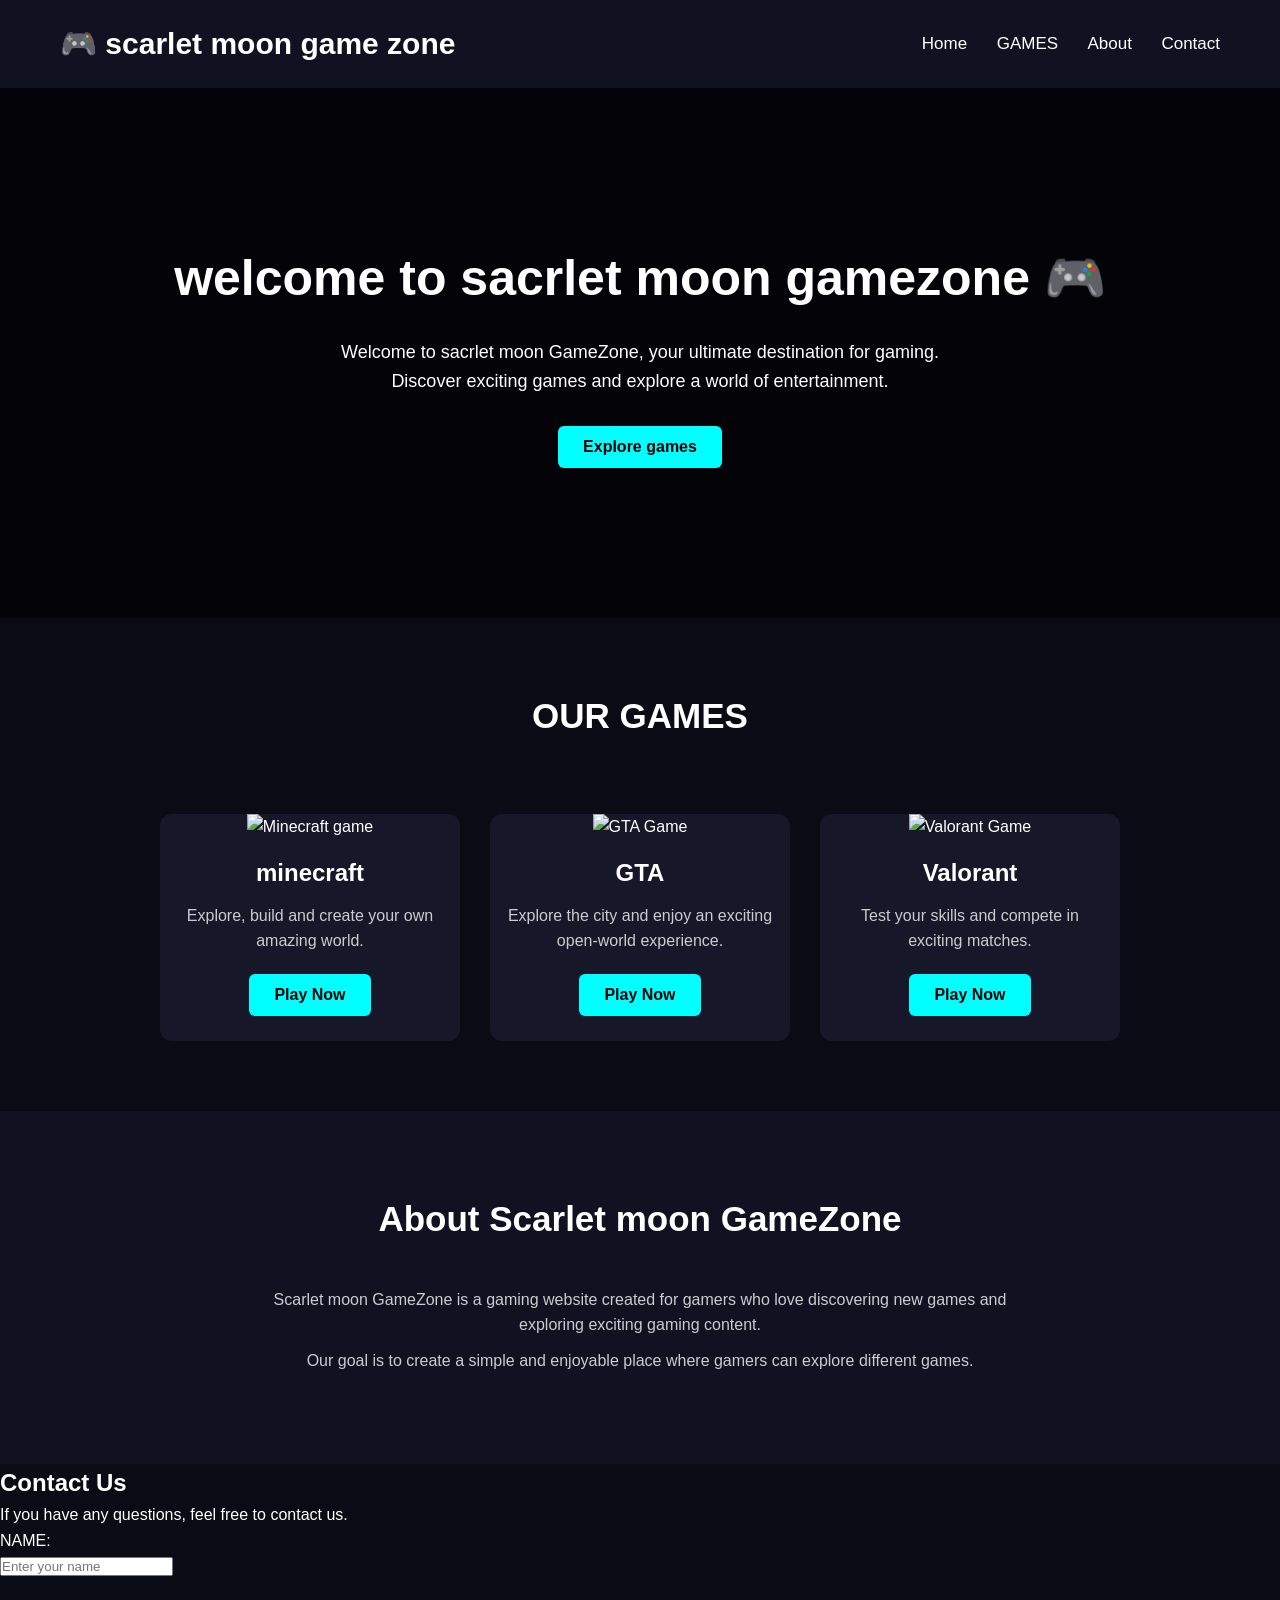
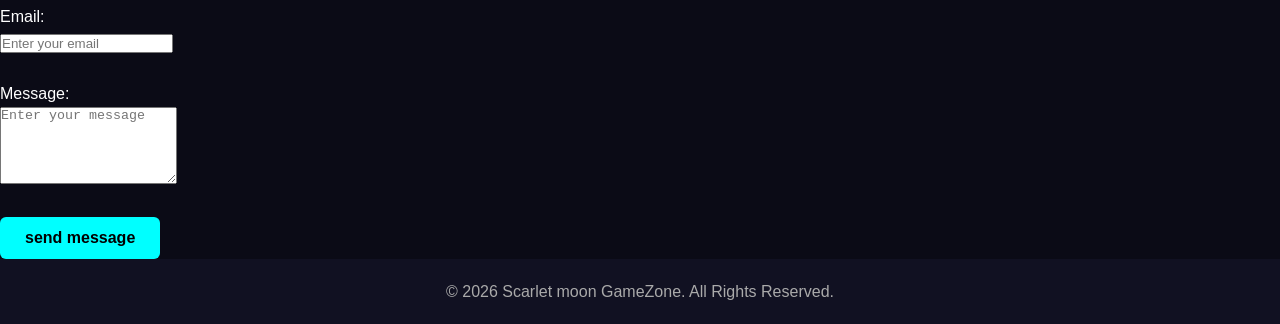
==== index.html @ 5b49938a "Add files via upload starting of my website" ====
<!DOCTYPE html>
<html lang="en">
<head>
    <meta charset="UTF-8">
    <meta name="viewport" content="width=device-width, initial-scale=1.0">


    <title>scarlet moon game zone!</title>
</head>
       
       <link rel="stylesheet" href="style.css">
       <script src="script.js"></script>
<body>


    <!--===============HEADER===============-->
    <header>
        <h1>🎮 scarlet moon game zone </h1>

        <!--NEGATIVE MENU-->
        <nav>
            <a href="#home">Home</a>
            <a href="#games">GAMES</a>
            <a href="#about">About</a>
            <a href="#contact">Contact</a>

        </nav>
       
    </header>



    <!--====================HOME SECTION====================-->
    <section id="home">
        
        <h2>welcome to sacrlet moon gamezone 🎮</h2>


           <p>

              Welcome to sacrlet moon GameZone, your ultimate destination for gaming.
                Discover exciting games and explore a world of entertainment.

           </p>
              

                <button onclick="window.location.href='game.html'">Explore games</button>

     </section>



     <!--====================GAME SECTION====================-->

     <section id="games">
         
        <h2>OUR GAMES</h2>


        <!--Game Card 1-->
        <div class="game-card">

           
            <img src="image/Minecraft.jpg"
               alt="Minecraft game"
               width="300">
            

           <h3>minecraft</h3>
           
           
           <p>
               Explore, build and create your own amazing world.
           </p>


           <button>Play Now</button>


        </div>



        <!--Game Card2-->
        <div class="game-card">


            <img src="image/GTA.jpg"
              alt="GTA Game"
              width="300">

            
           <h3>GTA</h3> 
           
           
           <p>
               Explore the city and enjoy an exciting open-world experience.
           </p>


           <button>Play Now</button>


        </div>



        <!--Game Card 3-->
        <div class="game-card">


            <img src="image/Valorant.jpg"
                alt="Valorant Game"
                width="300">


            <h3>Valorant</h3>  
            
            
            <p>
                Test your skills and compete in exciting matches.
            </p>


            <button>Play Now</button>


        </div>

      </section>




      <!--====================ABOUT SECTION====================-->

      <section id="about">


          <h2>About Scarlet moon GameZone</h2>


          <p> Scarlet moon GameZone is a gaming website created for gamers who love
             discovering new games and exploring exciting gaming content.
            </p>


          <p>
              Our goal is to create a simple and enjoyable
              place where gamers can explore different games.

          </p>  


      </section>



      <!--====================CONTENT SECTION====================-->

      <section id="contect">

           <h2>Contact Us</h2>


           <p>If you have any questions, feel free to contact us.</p>


           <from>


               <label for="name">NAME:</label>
               <br>
               <input type="text" id="name" name="name"
                      placeholder="Enter your name">
                
                      
                <br><br>
                
                
                <label for="email">Email:</label>
                <br>
                <input type ="email" id="email" name="email"
                       placeholder="Enter your email">


                <br><br>
                
                
                <label for="message">Message:</label>
                <br>
                <textarea id="message" name="message"
                          placeholder="Enter your message"
                          rows="5"></textarea>
                
                          
                <br><br>   
                
                
                <button type="submit">send message</button>

    
           </from>


      </section>




    <!--==================== FOOTER ====================-->

    <footer>


        <p>© 2026  Scarlet moon GameZone. All Rights Reserved.</p>


    </footer>
</body>


</html>
---- style.css ----
/* ================= GENERAL ================= */

* {
    margin: 0;
    padding: 0;
    box-sizing: border-box;
}

html {
    scroll-behavior: smooth;
}

body {
    font-family: Arial, sans-serif;
    background-color: #0b0b16;
    color: white;
    line-height: 1.6;
}


/* ================= HEADER ================= */

header {
    background-color: #111122;
    padding: 20px 60px;
    display: flex;
    justify-content: space-between;
    align-items: center;
    position: sticky;
    top: 0;
    z-index: 1000;
}

header h1 {
    font-size: 30px;
}

nav a {
    color: white;
    text-decoration: none;
    margin-left: 25px;
    font-size: 17px;
}

nav a:hover {
    color: #00ffff;
}


/* ================= HOME ================= */

#home {
    min-height: 500px;
    text-align: center;
    padding: 150px 20px;

    background-image: linear-gradient(
        rgba(0, 0, 0, 0.65),
        rgba(0, 0, 0, 0.65)
    ),
    url("image/gaming-bg.jpg");

    background-size: cover;
    background-position: center;
}

#home h2 {
    font-size: 50px;
    margin-bottom: 20px;
}

#home p {
    max-width: 650px;
    margin: 0 auto 30px;
    font-size: 18px;
}


/* ================= BUTTON ================= */

button {
    background-color: #00ffff;
    color: #000;
    border: none;
    padding: 12px 25px;
    border-radius: 6px;
    font-size: 16px;
    font-weight: bold;
    cursor: pointer;
}

button:hover {
    background-color: #ffffff;
    transform: scale(1.05);
}


/* ================= GAMES ================= */

#games {
    padding: 70px 50px;
    text-align: center;
}

#games h2,
#about h2,
#contact h2 {
    font-size: 35px;
    margin-bottom: 40px;
}


/* Game Cards Container */

#games {
    display: flex;
    flex-wrap: wrap;
    justify-content: center;
    gap: 30px;
}


/* Section heading */

#games > h2 {
    width: 100%;
}


/* ================= GAME CARD ================= */

.game-card {
    background-color: #17172a;
    width: 300px;
    padding-bottom: 25px;
    border-radius: 12px;
    overflow: hidden;

    transition: 0.3s;
}

.game-card:hover {
    transform: translateY(-10px);
    box-shadow: 0 10px 30px rgba(0, 255, 255, 0.3);
}

.game-card img {
    width: 100%;
    height: 200px;
    object-fit: cover;
}

.game-card h3 {
    font-size: 24px;
    margin: 15px 0 10px;
}

.game-card p {
    padding: 0 15px;
    margin-bottom: 20px;
    color: #cccccc;
}


/* ================= ABOUT ================= */

#about {
    padding: 80px 20px;
    text-align: center;
    background-color: #111122;
}

#about p {
    max-width: 750px;
    margin: 10px auto;
    color: #cccccc;
}


/* ================= CONTACT ================= */

#contact {
    padding: 80px 20px;
    text-align: center;
}

form {
    max-width: 500px;
    margin: auto;
    text-align: left;
}

form label {
    display: block;
    margin-bottom: 5px;
}

form input,
form textarea {
    width: 100%;
    padding: 12px;
    margin-bottom: 15px;

    background-color: #17172a;
    color: white;

    border: 1px solid #444;
    border-radius: 5px;
}

form textarea {
    resize: vertical;
}

form button {
    display: block;
    margin: auto;
}


/* ================= FOOTER ================= */

footer {
    background-color: #111122;
    text-align: center;
    padding: 20px;
    color: #aaaaaa;
}


/* ================= MOBILE ================= */

@media (max-width: 768px) {

    header {
        flex-direction: column;
        padding: 20px;
    }

    nav {
        margin-top: 15px;
    }

    nav a {
        margin: 0 8px;
        font-size: 14px;
    }

    #home h2 {
        font-size: 35px;
    }

    #games {
        padding: 50px 20px;
    }
}
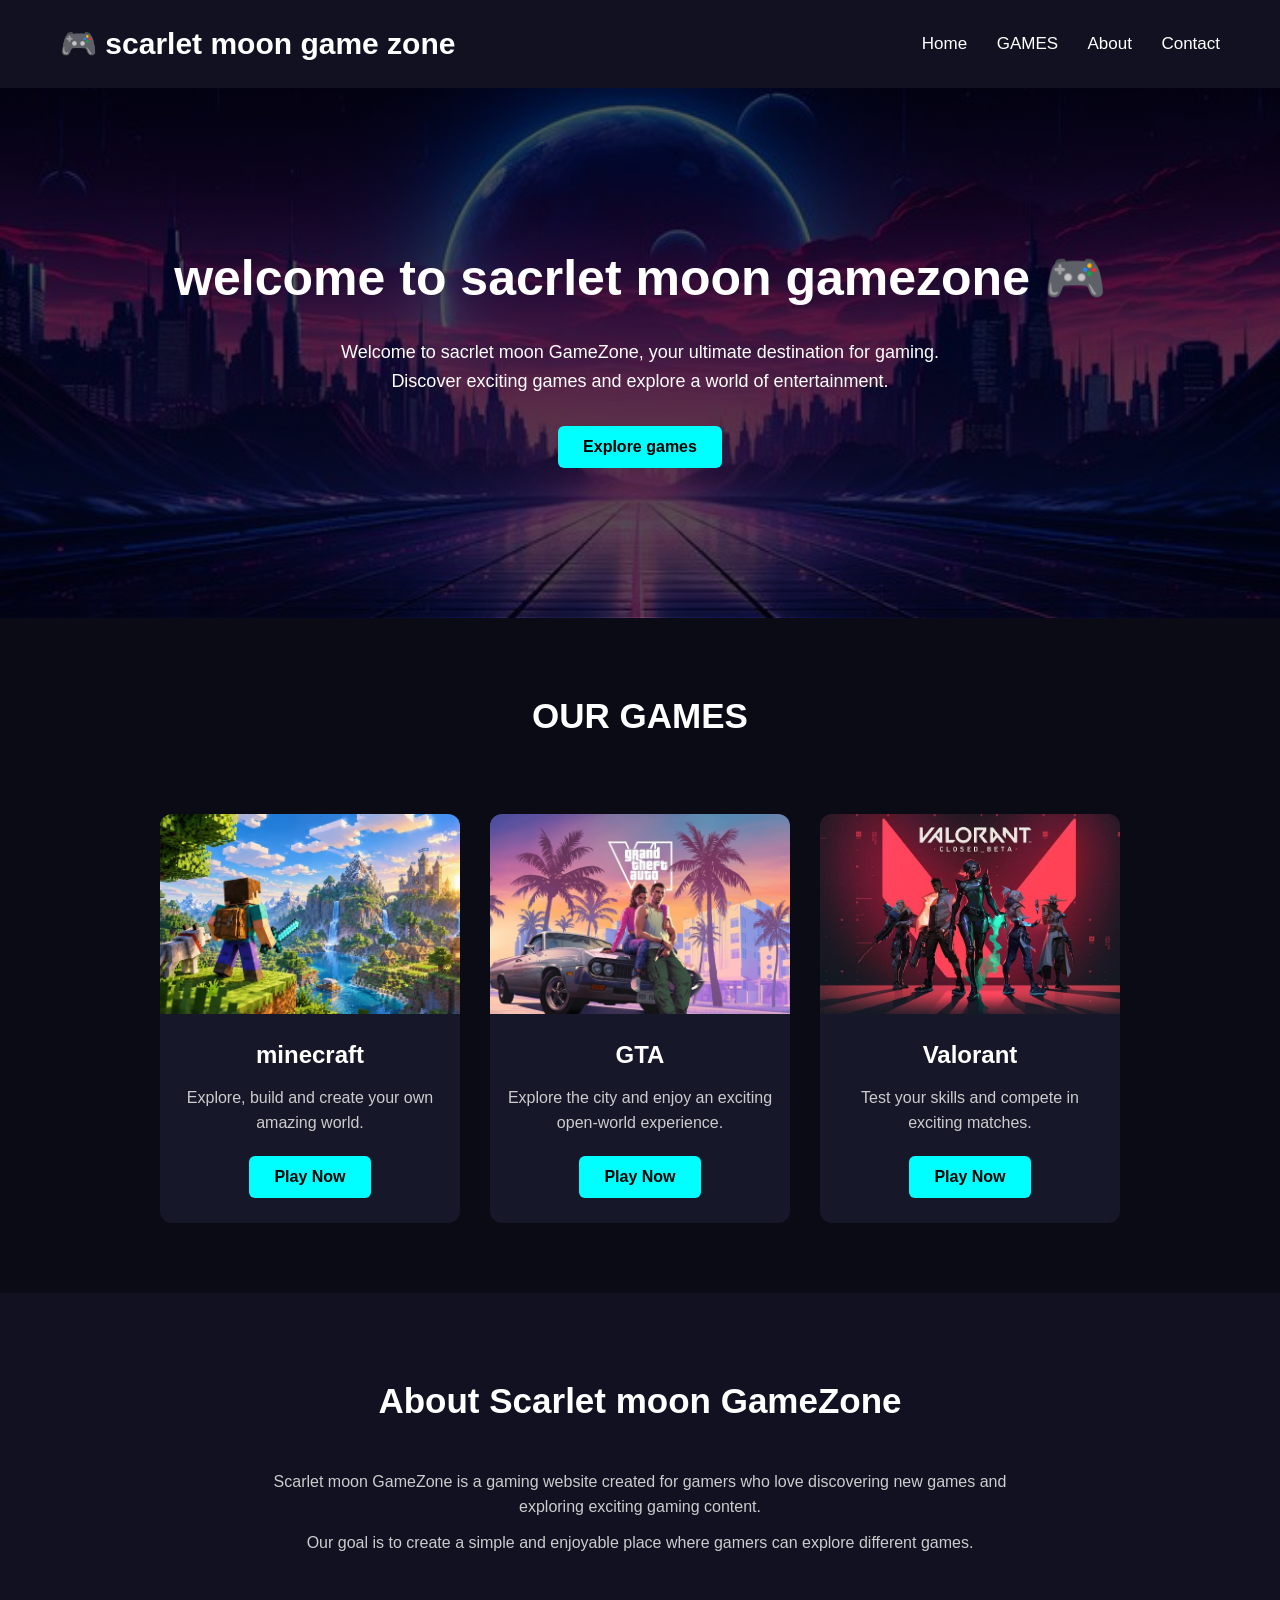
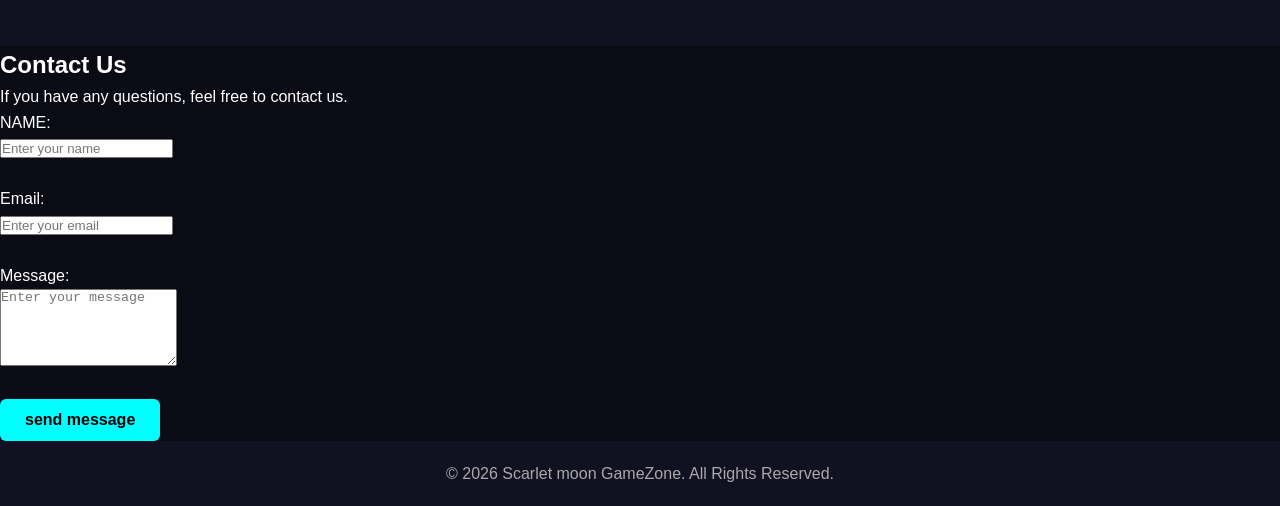
==== commit e5d26f03: "Update index.html" ====
--- a/index.html
+++ b/index.html
@@ -4,8 +4,8 @@
     <meta charset="UTF-8">
     <meta name="viewport" content="width=device-width, initial-scale=1.0">
 
-
-    <title>scarlet moon game zone!</title>
+<meta name="google-site-verification" content="H-sfAXGEu0cAhK9ViWTuftvDDtc1CVs0p0j3-8CPch4" />
+    <title>scarlet moon game zone! Official Website</title>
 </head>
        
        <link rel="stylesheet" href="style.css">
@@ -220,4 +220,4 @@
 </body>
 
 
-</html>+</html>
